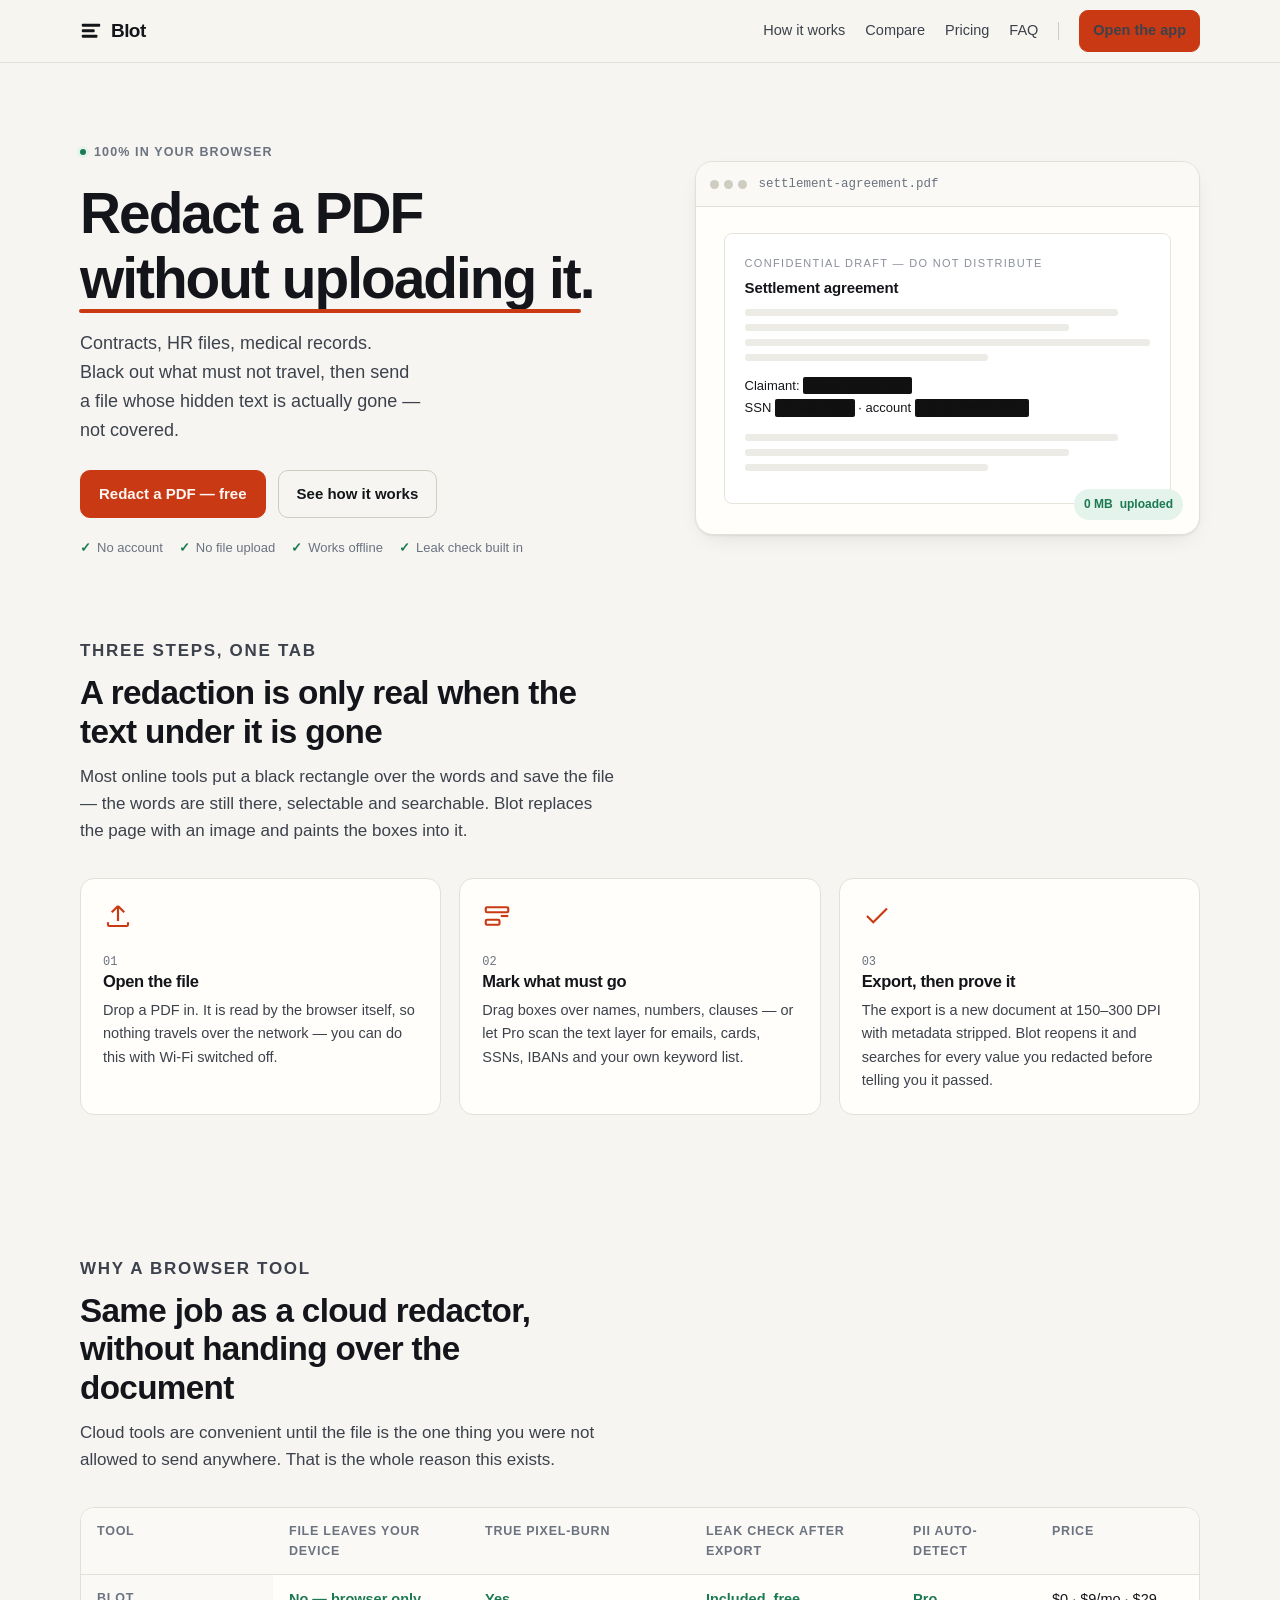
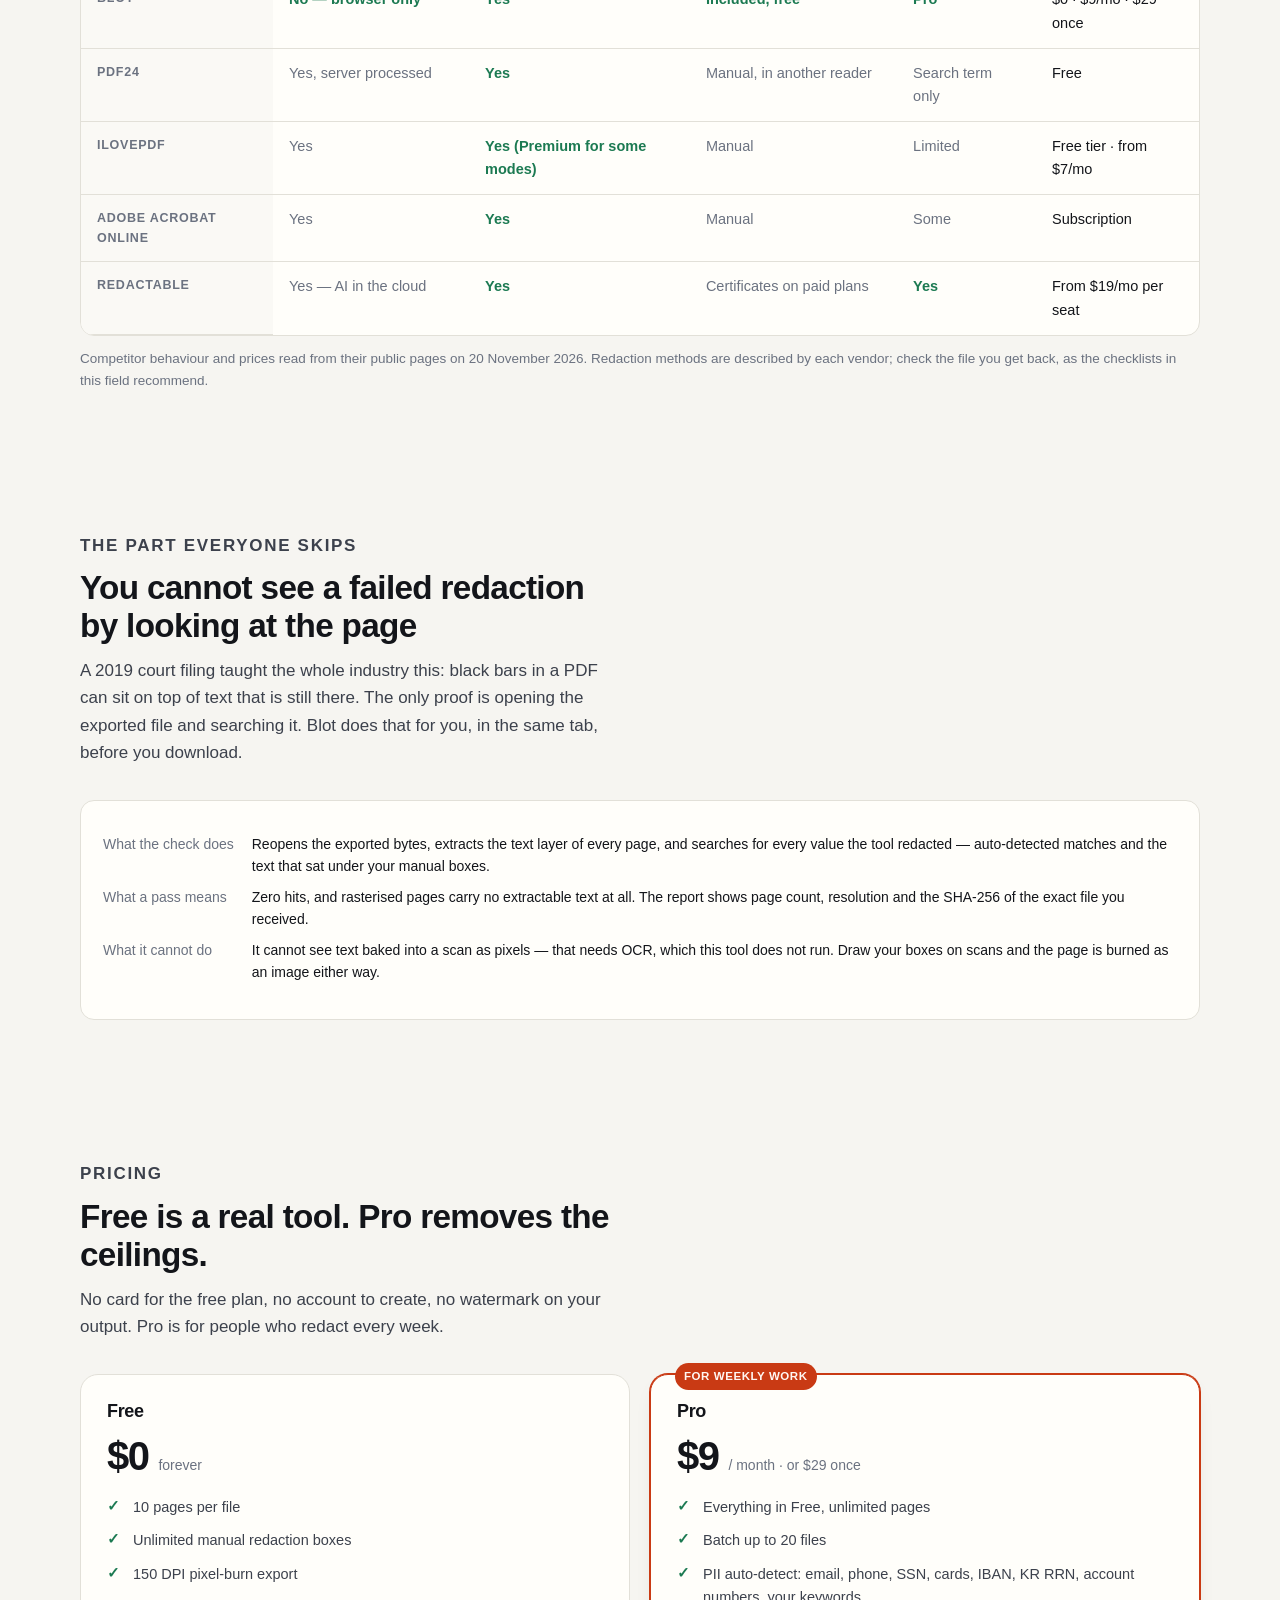
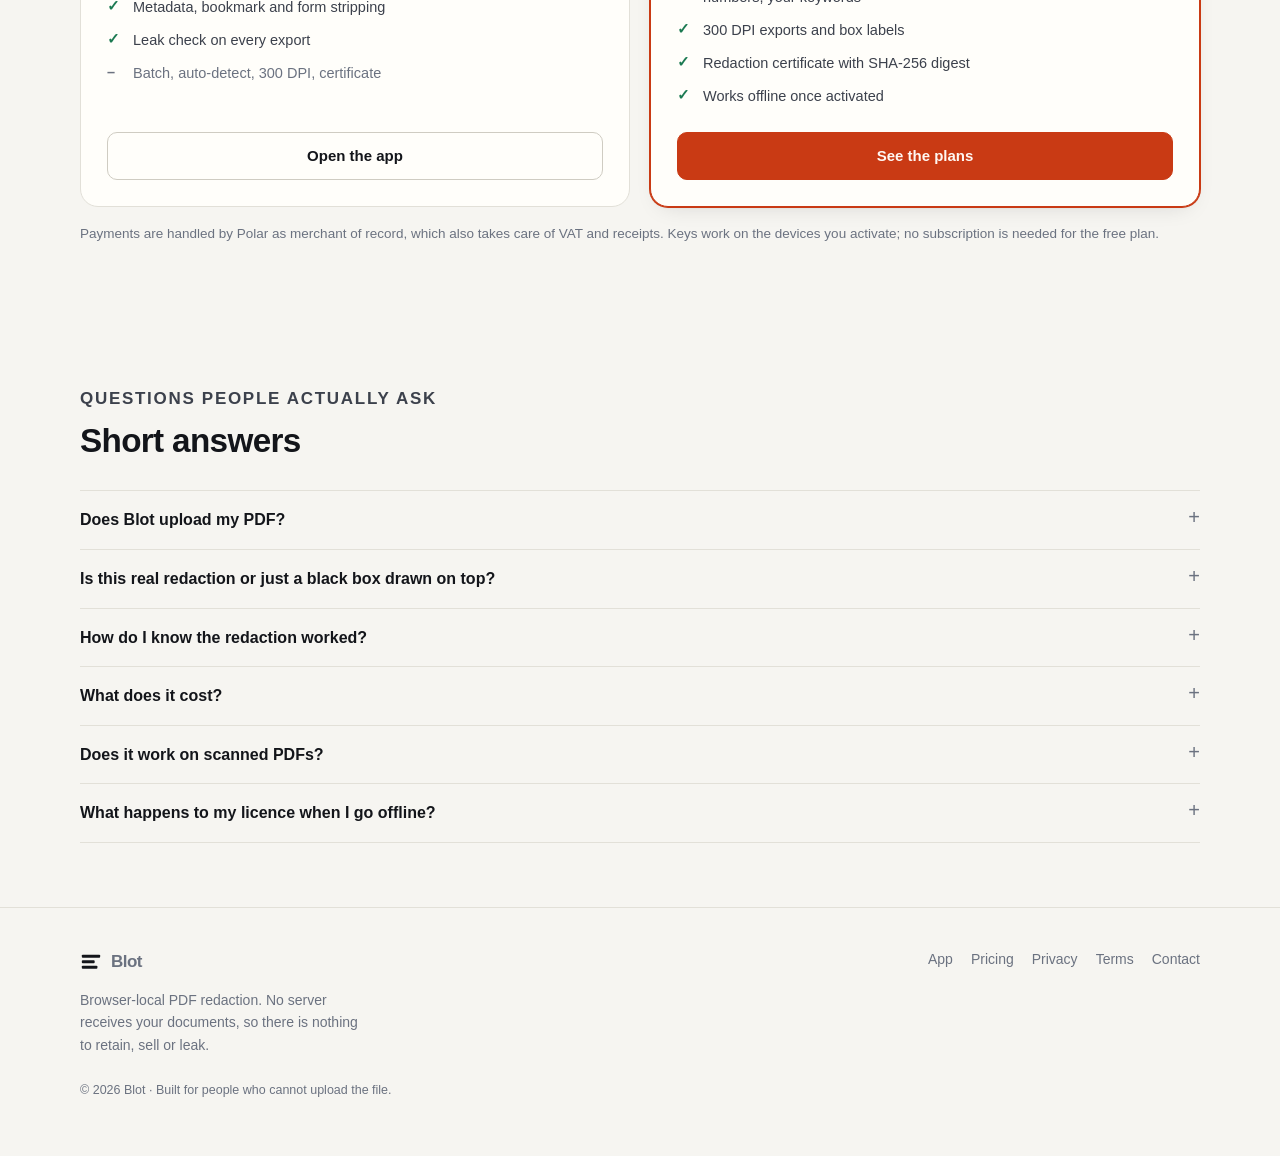
==== index.html @ 1a5b4aa1 "Blot 1.0.0 — browser-local PDF redaction, Polar licence keys wired" ====
<!DOCTYPE html>
<html lang="en">
<head>
<meta charset="utf-8">
<meta name="viewport" content="width=device-width, initial-scale=1">
<title>Redact a PDF without uploading it — Blot</title>
<meta name="description" content="Browser-local PDF redaction for contracts, HR files and medical records. Pages are pixel-burned at 150–300 DPI, metadata is stripped, and a built-in leak check proves the text is gone. No account, no upload, free for small files.">
<link rel="canonical" href="https://neo970720.github.io/blot-pdf/">
<meta name="theme-color" content="#f6f5f1" media="(prefers-color-scheme: light)">
<meta name="theme-color" content="#0d0e11" media="(prefers-color-scheme: dark)">
<meta property="og:type" content="website">
<meta property="og:site_name" content="Blot">
<meta property="og:title" content="Redact a PDF without uploading it — Blot">
<meta property="og:description" content="Files stay in your browser. Redactions are burned into the page, metadata is stripped, and the export is checked for leftovers before you send it.">
<meta property="og:url" content="https://neo970720.github.io/blot-pdf/">
<meta property="og:image" content="https://neo970720.github.io/blot-pdf/assets/og.png">
<meta property="og:image:width" content="1200">
<meta property="og:image:height" content="630">
<meta name="twitter:card" content="summary_large_image">
<meta name="twitter:title" content="Redact a PDF without uploading it — Blot">
<meta name="twitter:description" content="Browser-local PDF redaction with a built-in leak check.">
<meta name="twitter:image" content="https://neo970720.github.io/blot-pdf/assets/og.png">
<link rel="icon" href="assets/favicon.svg" type="image/svg+xml">
<link rel="manifest" href="manifest.webmanifest">
<link rel="stylesheet" href="assets/style.css">
<script type="application/ld+json">
{
  "@context": "https://schema.org",
  "@type": "SoftwareApplication",
  "name": "Blot",
  "applicationCategory": "BusinessApplication",
  "applicationSubCategory": "PDF redaction",
  "operatingSystem": "Any modern browser (Chrome, Edge, Safari, Firefox) — desktop and mobile",
  "url": "https://neo970720.github.io/blot-pdf/",
  "description": "Browser-local PDF redaction. Redacted pages are rasterised so the underlying text is destroyed, document metadata is removed, and the exported file can be checked for leftovers inside the app.",
  "image": "https://neo970720.github.io/blot-pdf/assets/og.png",
  "featureList": [
    "Redaction that rasterises the page instead of drawing a black rectangle over it",
    "No upload: files are parsed and rewritten in the browser",
    "PII auto-detect for emails, phone numbers, SSNs, card numbers, IBANs and Korean resident numbers",
    "Metadata, bookmark, form and attachment stripping",
    "Built-in leak check that reopens the export and searches for redacted values",
    "Redaction certificate with SHA-256 digest"
  ],
  "offers": [
    { "@type": "Offer", "name": "Free", "price": "0", "priceCurrency": "USD", "description": "10 pages per file, 150 DPI, manual redaction boxes, leak check." },
    { "@type": "Offer", "name": "Pro monthly", "price": "9", "priceCurrency": "USD", "description": "Unlimited pages, batch, PII auto-detect, 300 DPI, certificate." },
    { "@type": "Offer", "name": "Pro lifetime", "price": "29", "priceCurrency": "USD", "description": "Same as Pro monthly, one payment." }
  ]
}
</script>
<script type="application/ld+json">
{
  "@context": "https://schema.org",
  "@type": "FAQPage",
  "mainEntity": [
    {
      "@type": "Question",
      "name": "Does Blot upload my PDF?",
      "acceptedAnswer": { "@type": "Answer", "text": "No. Blot is a static site: the PDF is read, redacted and written again inside your browser tab. There is no endpoint that accepts files, and the app keeps working after you switch off your connection." }
    },
    {
      "@type": "Question",
      "name": "Is this real redaction or just a black box drawn on top?",
      "acceptedAnswer": { "@type": "Answer", "text": "Real redaction. Any page with a redaction is converted to an image at 150–300 DPI and the boxes are painted into that image, so the text underneath no longer exists in the file. Pages without redactions are copied as vectors with annotations removed, and the export is written as a new document, so bookmarks, form fields and attachments from the original are not carried over." }
    },
    {
      "@type": "Question",
      "name": "How do I know the redaction worked?",
      "acceptedAnswer": { "@type": "Answer", "text": "The app reopens the file it just produced and searches the text layer for every value it redacted. The result appears in the report panel with the page count, resolution and SHA-256 of the output. You can run the same check in any PDF reader by searching for the redacted word." }
    },
    {
      "@type": "Question",
      "name": "What does it cost?",
      "acceptedAnswer": { "@type": "Answer", "text": "Free covers files up to 10 pages with manual redactions at 150 DPI, including the leak check, with no account. Pro is $9 per month or $29 once and adds unlimited pages, batch processing, PII auto-detect, 300 DPI, box labels and a redaction certificate." }
    },
    {
      "@type": "Question",
      "name": "Does it work on scanned PDFs?",
      "acceptedAnswer": { "@type": "Answer", "text": "Yes for redacting them: you can draw boxes over a scanned page and the page is rasterised, so the pixels are gone. Automatic detection needs a text layer, so on a pure scan you draw the boxes yourself (or run OCR elsewhere first)." }
    },
    {
      "@type": "Question",
      "name": "What happens to my licence when I go offline?",
      "acceptedAnswer": { "@type": "Answer", "text": "A licence key is checked once against Polar and then cached in this browser, so Pro keeps working offline and on a plane. It is re-checked in the background at most once a week when you are online." }
    }
  ]
}
</script>
</head>
<body>

<header class="topbar">
  <div class="wrap topbar-inner">
    <a class="brand" href="index.html" aria-label="Blot home">
      <svg class="mark" viewBox="0 0 24 24" aria-hidden="true"><rect x="2" y="4" width="20" height="3.4" rx="1"/><rect x="2" y="10" width="14" height="3.4" rx="1"/><rect x="2" y="16" width="17" height="3.4" rx="1"/></svg>
      <span>Blot</span>
    </a>
    <nav class="nav" aria-label="Main">
      <a href="#how">How it works</a>
      <a href="#compare" class="hide-sm">Compare</a>
      <a href="pricing.html">Pricing</a>
      <a href="#faq" class="hide-sm">FAQ</a>
      <span class="navline" aria-hidden="true"></span>
      <a class="btn btn-accent btn-sm" href="app/index.html">Open the app</a>
    </nav>
  </div>
</header>

<main>
  <section class="hero">
    <div class="wrap hero-grid">
      <div>
        <p class="eyebrow"><span class="dot" aria-hidden="true"></span>100% in your browser</p>
        <h1 class="hero-title">Redact a PDF <span class="strike">without uploading it</span>.</h1>
        <p class="hero-sub">Contracts, HR files, medical records. Black out what must not travel, then send a file whose hidden text is actually gone — not covered.</p>
        <div class="hero-cta">
          <a class="btn btn-accent" href="app/index.html">Redact a PDF — free</a>
          <a class="btn btn-ghost" href="#how">See how it works</a>
        </div>
        <div class="hero-note">
          <span><b class="tick">✓</b> No account</span>
          <span><b class="tick">✓</b> No file upload</span>
          <span><b class="tick">✓</b> Works offline</span>
          <span><b class="tick">✓</b> Leak check built in</span>
        </div>
      </div>

      <div class="demo-card" aria-hidden="true">
        <div class="demo-head">
          <span class="dots"><i></i><i></i><i></i></span>
          <span class="name">settlement-agreement.pdf</span>
        </div>
        <div class="demo-body">
          <div class="demo-paper">
            <div class="ph">Confidential draft — do not distribute</div>
            <h4>Settlement agreement</h4>
            <div class="ln w92"></div>
            <div class="ln w80"></div>
            <div class="ln"></div>
            <div class="ln w60"></div>
            <p style="margin-top:14px">Claimant: <span class="redactbar">Maya Ferrell-Ruiz</span></p>
            <p>SSN <span class="redactbar">427-88-1930</span> · account <span class="redactbar">GB29 NWBK 6016</span></p>
            <div class="ln w92" style="margin-top:14px"></div>
            <div class="ln w80"></div>
            <div class="ln w60"></div>
          </div>
          <span class="demo-badge"><b>0 MB</b> uploaded</span>
        </div>
      </div>
    </div>
  </section>

  <section id="how" style="padding-top:26px">
    <div class="wrap">
      <div class="section-head">
        <p class="kicker">Three steps, one tab</p>
        <h2>A redaction is only real when the text under it is gone</h2>
        <p>Most online tools put a black rectangle over the words and save the file — the words are still there, selectable and searchable. Blot replaces the page with an image and paints the boxes into it.</p>
      </div>
      <div class="grid3">
        <article class="card">
          <svg class="ico" viewBox="0 0 24 24" fill="none" stroke="currentColor" stroke-width="1.7" aria-hidden="true"><path d="M12 16V4m0 0L7 9m5-5 5 5"/><path d="M4 17v2a1 1 0 0 0 1 1h14a1 1 0 0 0 1-1v-2"/></svg>
          <p class="num">01</p>
          <h3>Open the file</h3>
          <p>Drop a PDF in. It is read by the browser itself, so nothing travels over the network — you can do this with Wi-Fi switched off.</p>
        </article>
        <article class="card">
          <svg class="ico" viewBox="0 0 24 24" fill="none" stroke="currentColor" stroke-width="1.7" aria-hidden="true"><rect x="3" y="5" width="18" height="4" rx="1"/><rect x="3" y="15" width="11" height="4" rx="1"/><path d="M15 12h6"/></svg>
          <p class="num">02</p>
          <h3>Mark what must go</h3>
          <p>Drag boxes over names, numbers, clauses — or let Pro scan the text layer for emails, cards, SSNs, IBANs and your own keyword list.</p>
        </article>
        <article class="card">
          <svg class="ico" viewBox="0 0 24 24" fill="none" stroke="currentColor" stroke-width="1.7" aria-hidden="true"><path d="M20 6 9 17l-5-5"/></svg>
          <p class="num">03</p>
          <h3>Export, then prove it</h3>
          <p>The export is a new document at 150–300 DPI with metadata stripped. Blot reopens it and searches for every value you redacted before telling you it passed.</p>
        </article>
      </div>
    </div>
  </section>

  <section id="compare">
    <div class="wrap">
      <div class="section-head">
        <p class="kicker">Why a browser tool</p>
        <h2>Same job as a cloud redactor, without handing over the document</h2>
        <p>Cloud tools are convenient until the file is the one thing you were not allowed to send anywhere. That is the whole reason this exists.</p>
      </div>
      <div class="compare table-scroll">
        <table>
          <caption class="sr-only">Comparison of Blot with common online PDF redaction tools</caption>
          <thead>
            <tr>
              <th scope="col">Tool</th>
              <th scope="col">File leaves your device</th>
              <th scope="col">True pixel-burn</th>
              <th scope="col">Leak check after export</th>
              <th scope="col">PII auto-detect</th>
              <th scope="col">Price</th>
            </tr>
          </thead>
          <tbody>
            <tr>
              <th scope="row">Blot</th>
              <td class="yes">No — browser only</td>
              <td class="yes">Yes</td>
              <td class="yes">Included, free</td>
              <td class="yes">Pro</td>
              <td>$0 · $9/mo · $29 once</td>
            </tr>
            <tr>
              <th scope="row">PDF24</th>
              <td class="no">Yes, server processed</td>
              <td class="yes">Yes</td>
              <td class="no">Manual, in another reader</td>
              <td class="no">Search term only</td>
              <td>Free</td>
            </tr>
            <tr>
              <th scope="row">iLovePDF</th>
              <td class="no">Yes</td>
              <td class="yes">Yes (Premium for some modes)</td>
              <td class="no">Manual</td>
              <td class="no">Limited</td>
              <td>Free tier · from $7/mo</td>
            </tr>
            <tr>
              <th scope="row">Adobe Acrobat online</th>
              <td class="no">Yes</td>
              <td class="yes">Yes</td>
              <td class="no">Manual</td>
              <td class="no">Some</td>
              <td>Subscription</td>
            </tr>
            <tr>
              <th scope="row">Redactable</th>
              <td class="no">Yes — AI in the cloud</td>
              <td class="yes">Yes</td>
              <td class="no">Certificates on paid plans</td>
              <td class="yes">Yes</td>
              <td>From $19/mo per seat</td>
            </tr>
          </tbody>
        </table>
      </div>
      <p class="small muted" style="margin-top:12px">Competitor behaviour and prices read from their public pages on 20 November 2026. Redaction methods are described by each vendor; check the file you get back, as the checklists in this field recommend.</p>
    </div>
  </section>

  <section id="verify">
    <div class="wrap">
      <div class="section-head">
        <p class="kicker">The part everyone skips</p>
        <h2>You cannot see a failed redaction by looking at the page</h2>
        <p>A 2019 court filing taught the whole industry this: black bars in a PDF can sit on top of text that is still there. The only proof is opening the exported file and searching it. Blot does that for you, in the same tab, before you download.</p>
      </div>
      <div class="compare" style="padding:22px">
        <dl class="kv" style="font-size:14px;gap:8px 18px">
          <dt>What the check does</dt><dd>Reopens the exported bytes, extracts the text layer of every page, and searches for every value the tool redacted — auto-detected matches and the text that sat under your manual boxes.</dd>
          <dt>What a pass means</dt><dd>Zero hits, and rasterised pages carry no extractable text at all. The report shows page count, resolution and the SHA-256 of the exact file you received.</dd>
          <dt>What it cannot do</dt><dd>It cannot see text baked into a scan as pixels — that needs OCR, which this tool does not run. Draw your boxes on scans and the page is burned as an image either way.</dd>
        </dl>
      </div>
    </div>
  </section>

  <section id="pricing">
    <div class="wrap">
      <div class="section-head">
        <p class="kicker">Pricing</p>
        <h2>Free is a real tool. Pro removes the ceilings.</h2>
        <p>No card for the free plan, no account to create, no watermark on your output. Pro is for people who redact every week.</p>
      </div>
      <div class="price-grid">
        <div class="plan">
          <h3>Free</h3>
          <p class="price">$0 <small>forever</small></p>
          <ul>
            <li><b class="tick">✓</b> 10 pages per file</li>
            <li><b class="tick">✓</b> Unlimited manual redaction boxes</li>
            <li><b class="tick">✓</b> 150 DPI pixel-burn export</li>
            <li><b class="tick">✓</b> Metadata, bookmark and form stripping</li>
            <li><b class="tick">✓</b> Leak check on every export</li>
            <li class="off"><b class="tick">–</b> Batch, auto-detect, 300 DPI, certificate</li>
          </ul>
          <div class="spacer"></div>
          <a class="btn btn-ghost btn-block" href="app/index.html">Open the app</a>
        </div>
        <div class="plan featured">
          <span class="tag">For weekly work</span>
          <h3>Pro</h3>
          <p class="price">$9 <small>/ month · or $29 once</small></p>
          <ul>
            <li><b class="tick">✓</b> Everything in Free, unlimited pages</li>
            <li><b class="tick">✓</b> Batch up to 20 files</li>
            <li><b class="tick">✓</b> PII auto-detect: email, phone, SSN, cards, IBAN, KR RRN, account numbers, your keywords</li>
            <li><b class="tick">✓</b> 300 DPI exports and box labels</li>
            <li><b class="tick">✓</b> Redaction certificate with SHA-256 digest</li>
            <li><b class="tick">✓</b> Works offline once activated</li>
          </ul>
          <div class="spacer"></div>
          <a class="btn btn-accent btn-block" href="pricing.html">See the plans</a>
        </div>
      </div>
      <p class="small muted" style="margin-top:16px">Payments are handled by Polar as merchant of record, which also takes care of VAT and receipts. Keys work on the devices you activate; no subscription is needed for the free plan.</p>
    </div>
  </section>

  <section id="faq">
    <div class="wrap">
      <div class="section-head">
        <p class="kicker">Questions people actually ask</p>
        <h2>Short answers</h2>
      </div>
      <div class="faq">
        <details>
          <summary>Does Blot upload my PDF?</summary>
          <p>No. Blot is a static site. The PDF is read, redacted and written again inside your browser tab. There is no endpoint that accepts files, and the app keeps working after you switch off your connection.</p>
        </details>
        <details>
          <summary>Is this real redaction or just a black box drawn on top?</summary>
          <p>Real redaction. Any page with a redaction is converted to an image at 150–300 DPI and the boxes are painted into that image, so the text underneath no longer exists in the file. Pages without redactions are copied as vectors with annotations removed, and the export is written as a new document, so bookmarks, form fields and attachments from the original are not carried over.</p>
        </details>
        <details>
          <summary>How do I know the redaction worked?</summary>
          <p>The app reopens the file it just produced and searches the text layer for every value it redacted. The result appears in the report panel with the page count, resolution and SHA-256 of the output. You can run the same check in any PDF reader by searching for the redacted word.</p>
        </details>
        <details>
          <summary>What does it cost?</summary>
          <p>Free covers files up to 10 pages with manual redactions at 150 DPI, including the leak check, with no account. Pro is $9 per month or $29 once and adds unlimited pages, batch processing, PII auto-detect, 300 DPI, box labels and a redaction certificate.</p>
        </details>
        <details>
          <summary>Does it work on scanned PDFs?</summary>
          <p>Yes for redacting them: you draw boxes over the scan and the page is rasterised, so those pixels are gone. Automatic detection needs a text layer, so on a pure scan you mark the boxes yourself (or run OCR elsewhere first).</p>
        </details>
        <details>
          <summary>What happens to my licence when I go offline?</summary>
          <p>A licence key is checked once against Polar and then cached in this browser, so Pro keeps working offline. It is re-checked in the background at most once a week when you are online.</p>
        </details>
      </div>
    </div>
  </section>
</main>

<footer>
  <div class="wrap foot-grid">
    <div>
      <a class="brand" href="index.html" style="font-size:17px">
        <svg class="mark" viewBox="0 0 24 24" aria-hidden="true"><rect x="2" y="4" width="20" height="3.4" rx="1"/><rect x="2" y="10" width="14" height="3.4" rx="1"/><rect x="2" y="16" width="17" height="3.4" rx="1"/></svg>
        <span>Blot</span>
      </a>
      <p style="margin-top:10px;max-width:36ch">Browser-local PDF redaction. No server receives your documents, so there is nothing to retain, sell or leak.</p>
    </div>
    <div class="foot-links">
      <a href="app/index.html">App</a>
      <a href="pricing.html">Pricing</a>
      <a href="privacy.html">Privacy</a>
      <a href="terms.html">Terms</a>
      <a href="mailto:neo970720@gmail.com">Contact</a>
    </div>
  </div>
  <div class="wrap" style="margin-top:24px;font-size:12.5px">
    © <span id="year">2026</span> Blot · Built for people who cannot upload the file.
  </div>
</footer>

<script>document.getElementById("year").textContent = new Date().getFullYear();</script>
</body>
</html>
---- assets/style.css ----
/* Blot — browser-local PDF redaction. Hand-written CSS, no build step. */
:root {
  color-scheme: light;
  --paper: #f6f5f1;
  --paper-2: #fffefa;
  --ink: #13151a;
  --ink-2: #3c414c;
  --ink-3: #6b7280;
  --line: #e2e0d8;
  --line-2: #cfccc2;
  --accent: #c93a14;
  --accent-ink: #fff7f3;
  --accent-soft: #fbe9e2;
  --ok: #1c7a52;
  --ok-soft: #e4f3ec;
  --warn: #8a5a00;
  --warn-soft: #fbf1dc;
  --bar: #101114;
  --shadow: 0 1px 2px rgba(20, 22, 28, .06), 0 8px 24px -12px rgba(20, 22, 28, .18);
  --radius: 14px;
  --mono: ui-monospace, SFMono-Regular, Menlo, Consolas, monospace;
  --sans: -apple-system, BlinkMacSystemFont, "Segoe UI", Roboto, "Helvetica Neue", Arial, "Liberation Sans", sans-serif;
}
@media (prefers-color-scheme: dark) {
  :root {
    color-scheme: dark;
    --paper: #0d0e11;
    --paper-2: #14161b;
    --ink: #ecebe6;
    --ink-2: #b9bcc4;
    --ink-3: #8b909a;
    --line: #262930;
    --line-2: #363a43;
    --accent: #ff6a3d;
    --accent-ink: #1a0d07;
    --accent-soft: #2a1712;
    --ok: #6ee7b0;
    --ok-soft: #10231b;
    --warn: #f2c46b;
    --warn-soft: #241d10;
    --bar: #e9e8e2;
    --shadow: 0 1px 2px rgba(0, 0, 0, .5), 0 12px 32px -16px rgba(0, 0, 0, .8);
  }
}
html[data-theme="light"] { color-scheme: light; --paper:#f6f5f1; --paper-2:#fffefa; --ink:#13151a; --ink-2:#3c414c; --ink-3:#6b7280; --line:#e2e0d8; --line-2:#cfccc2; --accent:#c93a14; --accent-ink:#fff7f3; --accent-soft:#fbe9e2; --ok:#1c7a52; --ok-soft:#e4f3ec; --bar:#101114; }
html[data-theme="dark"] { color-scheme: dark; --paper:#0d0e11; --paper-2:#14161b; --ink:#ecebe6; --ink-2:#b9bcc4; --ink-3:#8b909a; --line:#262930; --line-2:#363a43; --accent:#ff6a3d; --accent-ink:#1a0d07; --accent-soft:#2a1712; --ok:#6ee7b0; --ok-soft:#10231b; --bar:#e9e8e2; }

* { box-sizing: border-box; }
[hidden] { display: none !important; }
html, body { margin: 0; padding: 0; }
body {
  background: var(--paper);
  color: var(--ink);
  font-family: var(--sans);
  font-size: 16px;
  line-height: 1.6;
  -webkit-font-smoothing: antialiased;
  text-rendering: optimizeLegibility;
}
a { color: inherit; text-decoration: none; }
a.link { color: var(--accent); text-decoration: underline; text-underline-offset: 2px; }
img, svg { max-width: 100%; }
h1, h2, h3, h4 { margin: 0; line-height: 1.15; letter-spacing: -.02em; font-weight: 650; font-family: var(--sans); }
p { margin: 0; }
button, input, select, textarea { font: inherit; color: inherit; }
:focus-visible { outline: 2px solid var(--accent); outline-offset: 2px; border-radius: 6px; }
.wrap { width: min(1120px, 100% - 40px); margin-inline: auto; }
.muted { color: var(--ink-3); }
.small { font-size: 13.5px; }
.mono { font-family: var(--mono); }
.sr-only { position: absolute; width: 1px; height: 1px; padding: 0; margin: -1px; overflow: hidden; clip: rect(0 0 0 0); white-space: nowrap; border: 0; }

/* ---------- top bar ---------- */
.topbar {
  position: sticky; top: 0; z-index: 40;
  background: color-mix(in srgb, var(--paper) 88%, transparent);
  backdrop-filter: saturate(1.4) blur(10px);
  border-bottom: 1px solid var(--line);
}
.topbar-inner { display: flex; align-items: center; gap: 22px; height: 62px; }
.brand { display: inline-flex; align-items: center; gap: 9px; font-weight: 700; letter-spacing: -.03em; font-size: 19px; }
.brand .mark { width: 22px; height: 22px; display: block; }
.brand .mark rect { fill: var(--ink); }
.nav { display: flex; align-items: center; gap: 20px; margin-left: auto; }
.nav a { color: var(--ink-2); font-size: 14.5px; }
.nav a:hover { color: var(--ink); }
.nav .navline { width: 1px; height: 18px; background: var(--line-2); }
.iconbtn { background: none; border: 1px solid var(--line-2); color: var(--ink-2); border-radius: 999px; padding: 6px 10px; cursor: pointer; display: inline-flex; align-items: center; gap: 6px; font-size: 13px; }
.iconbtn:hover { border-color: var(--ink-3); color: var(--ink); }

/* ---------- buttons ---------- */
.btn {
  --bg: var(--ink); --fg: var(--paper-2); --bd: var(--ink);
  display: inline-flex; align-items: center; justify-content: center; gap: 8px;
  background: var(--bg); color: var(--fg); border: 1px solid var(--bd);
  padding: 11px 18px; border-radius: 10px; font-weight: 600; font-size: 15px;
  cursor: pointer; transition: transform .06s ease, background .15s ease, opacity .15s;
  text-align: center; white-space: nowrap;
}
.btn:hover { transform: translateY(-1px); }
.btn:active { transform: translateY(0); }
.btn[disabled] { opacity: .45; cursor: not-allowed; transform: none; }
.btn-accent { --bg: var(--accent); --fg: var(--accent-ink); --bd: var(--accent); }
.btn-ghost { --bg: transparent; --fg: var(--ink); --bd: var(--line-2); }
.btn-quiet { --bg: transparent; --fg: var(--ink-2); --bd: transparent; padding: 8px 10px; }
.btn-sm { padding: 8px 13px; font-size: 13.5px; border-radius: 9px; }
.btn-block { width: 100%; }

/* ---------- landing ---------- */
.hero { padding: 74px 0 40px; }
.hero-grid { display: grid; grid-template-columns: 1.05fr .95fr; gap: 56px; align-items: center; }
.eyebrow { display: inline-flex; align-items: center; gap: 8px; font-size: 12.5px; letter-spacing: .09em; text-transform: uppercase; color: var(--ink-3); font-weight: 600; }
.eyebrow .dot { width: 6px; height: 6px; border-radius: 50%; background: var(--ok); box-shadow: 0 0 0 3px var(--ok-soft); }
h1.hero-title { font-size: clamp(2.2rem, 4.6vw, 3.55rem); margin: 18px 0 0; letter-spacing: -.035em; font-weight: 680; }
h1.hero-title .strike { position: relative; white-space: nowrap; }
h1.hero-title .strike::after {
  content: ""; position: absolute; left: -.02em; right: -.02em; bottom: -.06em;
  height: .085em; background: var(--accent); border-radius: 2px;
}
.hero-sub { margin-top: 18px; font-size: 18px; color: var(--ink-2); max-width: 34ch; }
.hero-cta { display: flex; flex-wrap: wrap; gap: 12px; margin-top: 26px; }
.hero-note { display: flex; gap: 16px; margin-top: 20px; font-size: 13px; color: var(--ink-3); flex-wrap: wrap; }
.hero-note span { display: inline-flex; align-items: center; gap: 6px; }
.tick { color: var(--ok); font-weight: 700; }

/* demo card */
.demo-card {
  background: var(--paper-2); border: 1px solid var(--line); border-radius: 18px;
  box-shadow: var(--shadow); overflow: hidden;
}
.demo-head { display: flex; align-items: center; gap: 8px; padding: 12px 14px; border-bottom: 1px solid var(--line); background: color-mix(in srgb, var(--paper) 60%, var(--paper-2)); }
.demo-head .dots { display: flex; gap: 5px; }
.demo-head .dots i { width: 9px; height: 9px; border-radius: 50%; background: var(--line-2); display: block; }
.demo-head .name { font-size: 12.5px; color: var(--ink-3); margin-left: 4px; font-family: var(--mono); }
.demo-body { position: relative; padding: 26px 28px 30px; }
.demo-paper { background: #fff; color: #14161a; border: 1px solid #e6e4dc; border-radius: 8px; padding: 20px 20px 24px; font-size: 13px; line-height: 1.75; position: relative; }
.demo-paper .ph { font-size: 11px; letter-spacing: .12em; text-transform: uppercase; color: #8a8f99; }
.demo-paper h4 { font-size: 15px; margin: 6px 0 12px; letter-spacing: -.01em; }
.demo-paper .ln { height: 7px; background: #ecebe6; border-radius: 3px; margin: 8px 0; }
.demo-paper .ln.w80 { width: 80%; } .demo-paper .ln.w60 { width: 60%; } .demo-paper .ln.w92 { width: 92%; }
.redactbar {
  display: inline-block; background: #111; color: #111; border-radius: 2px; padding: 0 3px;
  line-height: 1.35; vertical-align: baseline; transition: background .3s ease, color .3s ease;
}
.demo-card:hover .redactbar, .demo-card.is-swept .redactbar { background: #111; }
.demo-card .demo-badge {
  position: absolute; right: 16px; bottom: 14px; display: inline-flex; align-items: center; gap: 7px;
  background: var(--ok-soft); color: var(--ok); font-size: 12px; font-weight: 650; padding: 6px 10px; border-radius: 999px;
}
.demo-stamp { position: absolute; inset: 0; pointer-events: none; }
.demo-scan {
  position: absolute; left: 0; right: 0; height: 2px; background: linear-gradient(90deg, transparent, var(--accent), transparent);
  top: 12%; opacity: 0; animation: scan 3.4s ease-in-out infinite;
}
@keyframes scan { 0%,100% { opacity: 0; top: 12%; } 10% { opacity: .9; } 50% { top: 82%; opacity: .9; } 60% { opacity: 0; } }

/* sections */
section { padding: 64px 0; }
.section-head { max-width: 60ch; }
.section-head h2 { font-size: clamp(1.6rem, 2.6vw, 2.15rem); margin-top: 10px; }
.section-head p { margin-top: 12px; color: var(--ink-2); font-size: 17px; }
.kicker { font-size: 12.5px; letter-spacing: .1em; text-transform: uppercase; color: var(--ink-3); font-weight: 650; }

.grid3 { display: grid; grid-template-columns: repeat(3, 1fr); gap: 18px; margin-top: 34px; }
.card { background: var(--paper-2); border: 1px solid var(--line); border-radius: var(--radius); padding: 22px; }
.card h3 { font-size: 16.5px; margin-bottom: 8px; }
.card p { color: var(--ink-2); font-size: 14.5px; }
.card .num { font-family: var(--mono); font-size: 12px; color: var(--ink-3); }
.card .ico { width: 30px; height: 30px; margin-bottom: 14px; color: var(--accent); }

.compare { margin-top: 34px; border: 1px solid var(--line); border-radius: var(--radius); overflow: hidden; background: var(--paper-2); }
table { width: 100%; border-collapse: collapse; font-size: 14.5px; }
th, td { text-align: left; padding: 13px 16px; border-bottom: 1px solid var(--line); vertical-align: top; }
th { font-size: 12.5px; letter-spacing: .06em; text-transform: uppercase; color: var(--ink-3); font-weight: 650; background: color-mix(in srgb, var(--paper) 55%, var(--paper-2)); }
tr:last-child td { border-bottom: 0; }
td.yes { color: var(--ok); font-weight: 600; }
td.no { color: var(--ink-3); }
.table-scroll { overflow-x: auto; }

/* pricing */
.price-grid { display: grid; grid-template-columns: repeat(2, 1fr); gap: 20px; margin-top: 34px; align-items: stretch; }
.plan { background: var(--paper-2); border: 1px solid var(--line); border-radius: 18px; padding: 26px; display: flex; flex-direction: column; }
.plan.featured { border-color: var(--accent); box-shadow: 0 0 0 1px var(--accent), var(--shadow); position: relative; }
.plan .tag { position: absolute; top: -12px; left: 24px; background: var(--accent); color: var(--accent-ink); font-size: 11.5px; font-weight: 700; letter-spacing: .05em; text-transform: uppercase; padding: 4px 9px; border-radius: 999px; }
.plan h3 { font-size: 18px; }
.plan .price { font-size: 40px; font-weight: 680; letter-spacing: -.035em; margin-top: 14px; line-height: 1; }
.plan .price small { font-size: 14px; font-weight: 500; color: var(--ink-3); letter-spacing: 0; }
.plan ul { list-style: none; padding: 0; margin: 20px 0 24px; display: grid; gap: 10px; font-size: 14.5px; color: var(--ink-2); }
.plan ul li { display: grid; grid-template-columns: 18px 1fr; gap: 8px; }
.plan ul li .tick { line-height: 1.5; }
.plan ul li.off { color: var(--ink-3); }
.plan ul li.off .tick { color: var(--ink-3); }
.plan .spacer { flex: 1; }

/* faq */
.faq { margin-top: 30px; border-top: 1px solid var(--line); }
details { border-bottom: 1px solid var(--line); padding: 16px 0; }
summary { cursor: pointer; font-weight: 600; font-size: 16px; list-style: none; display: flex; justify-content: space-between; gap: 16px; }
summary::-webkit-details-marker { display: none; }
summary::after { content: "+"; color: var(--ink-3); font-weight: 400; font-size: 20px; line-height: 1; }
details[open] summary::after { content: "–"; }
details p { margin-top: 10px; color: var(--ink-2); font-size: 15px; max-width: 72ch; }

/* footer */
footer { border-top: 1px solid var(--line); padding: 40px 0 56px; color: var(--ink-3); font-size: 14px; }
.foot-grid { display: flex; flex-wrap: wrap; gap: 24px; justify-content: space-between; align-items: flex-start; }
.foot-links { display: flex; gap: 18px; flex-wrap: wrap; }
.foot-links a:hover { color: var(--ink); }

/* ---------- app shell ---------- */
body.app { height: 100dvh; display: flex; flex-direction: column; overflow: hidden; background: var(--paper); }
.appbar { display: flex; align-items: center; gap: 12px; padding: 0 16px; height: 58px; border-bottom: 1px solid var(--line); background: var(--paper-2); flex: 0 0 auto; }
.appbar .brand { font-size: 17px; }
.appbar .filemeta { font-size: 13px; color: var(--ink-3); margin-left: 6px; overflow: hidden; text-overflow: ellipsis; white-space: nowrap; max-width: 34vw; }
.appbar .right { margin-left: auto; display: flex; align-items: center; gap: 8px; }
.tools-toggle { display: none; }
.pro-badge { font-size: 11.5px; font-weight: 700; letter-spacing: .06em; text-transform: uppercase; padding: 4px 8px; border-radius: 999px; background: var(--acne-soft, var(--accent-soft)); color: var(--accent); border: 1px solid color-mix(in srgb, var(--accent) 40%, transparent); display: none; }
.pro-badge.on { display: inline-block; }

.workspace { flex: 1; min-height: 0; display: grid; grid-template-columns: 290px 1fr; }
.side { border-right: 1px solid var(--line); background: var(--paper-2); overflow-y: auto; padding: 14px; display: flex; flex-direction: column; gap: 14px; }
.side h3 { font-size: 12px; letter-spacing: .08em; text-transform: uppercase; color: var(--ink-3); margin-bottom: 8px; }
.panel { border: 1px solid var(--line); border-radius: 12px; padding: 12px; background: var(--paper); }
.chiprow { display: flex; flex-wrap: wrap; gap: 6px; }
.chip { font-size: 12.5px; border: 1px solid var(--line-2); border-radius: 999px; padding: 4px 9px; color: var(--ink-2); background: var(--paper-2); cursor: pointer; }
.chip[aria-pressed="true"] { background: var(--ink); color: var(--paper-2); border-color: var(--ink); }
.chip:hover { border-color: var(--ink-3); }
.field { display: grid; gap: 5px; margin-top: 10px; }
.field label { font-size: 12.5px; color: var(--ink-3); }
.input, select.input, textarea.input {
  width: 100%; background: var(--paper-2); border: 1px solid var(--line-2); border-radius: 8px;
  padding: 8px 10px; font-size: 14px; min-width: 0;
}
textarea.input { resize: vertical; min-height: 58px; font-family: var(--mono); font-size: 12.5px; }
.row2 { display: grid; grid-template-columns: 1fr 1fr; gap: 8px; }
.list { display: grid; gap: 6px; max-height: 220px; overflow: auto; }
.list .item { display: flex; align-items: center; gap: 8px; font-size: 13px; padding: 6px 8px; border-radius: 8px; background: var(--paper-2); border: 1px solid var(--line); }
.list .item .txt { flex: 1; overflow: hidden; text-overflow: ellipsis; white-space: nowrap; font-family: var(--mono); font-size: 12px; }
.list .item button { background: none; border: 0; color: var(--ink-3); cursor: pointer; font-size: 15px; line-height: 1; padding: 2px 4px; border-radius: 5px; }
.list .item button:hover { color: var(--accent); background: var(--accent-soft); }
.empty-note { font-size: 12.5px; color: var(--ink-3); }

.canvasarea { position: relative; overflow: auto; background:
  radial-gradient(circle at 1px 1px, color-mix(in srgb, var(--ink) 8%, transparent) 1px, transparent 0) 0 0 / 16px 16px,
  color-mix(in srgb, var(--paper) 92%, var(--ink)); display: flex; flex-direction: column; align-items: center; padding: 22px 22px 40px; }
.pagecard { position: relative; background: #fff; box-shadow: 0 2px 4px rgba(0,0,0,.12), 0 18px 40px -22px rgba(0,0,0,.45); border-radius: 2px; }
.pagecard canvas { display: block; border-radius: 2px; }
.overlay { position: absolute; inset: 0; cursor: crosshair; touch-action: none; }
.redact-box { position: absolute; background: var(--bar); border-radius: 1px; box-shadow: 0 0 0 1px color-mix(in srgb, var(--accent) 70%, transparent); cursor: move; }
.redact-box.draft { background: color-mix(in srgb, var(--bar) 55%, transparent); box-shadow: 0 0 0 1px var(--accent); }
.redact-box .rm { position: absolute; top: -9px; right: -9px; width: 18px; height: 18px; border-radius: 50%; background: var(--accent); color: var(--accent-ink); border: 0; font-size: 12px; line-height: 1; display: none; cursor: pointer; }
.redact-box.selected { box-shadow: 0 0 0 2px var(--accent); }
.redact-box.selected .rm, .redact-box:hover .rm { display: block; }

.pagebar { display: flex; align-items: center; gap: 10px; margin-top: 16px; background: var(--paper-2); border: 1px solid var(--line); border-radius: 999px; padding: 5px 8px; box-shadow: var(--shadow); position: sticky; bottom: 8px; }
.pagebar button { background: none; border: 0; color: var(--ink-2); cursor: pointer; font-size: 14px; padding: 5px 9px; border-radius: 999px; }
.pagebar button:hover { background: var(--paper); color: var(--ink); }
.pagebar .pg { font-size: 13px; font-variant-numeric: tabular-nums; color: var(--ink-2); min-width: 74px; text-align: center; }
.pagebar .divider { width: 1px; height: 16px; background: var(--line-2); }

.dropzone {
  position: absolute; inset: 0; display: grid; place-items: center; padding: 24px; background: color-mix(in srgb, var(--paper) 92%, transparent);
  backdrop-filter: blur(2px); z-index: 5;
}
.dropzone.dragover { background: var(--accent-soft); }
.dropinner { text-align: center; max-width: 460px; border: 1.5px dashed var(--line-2); border-radius: 18px; padding: 40px 28px; background: var(--paper-2); }
.dropinner h2 { font-size: 20px; margin-bottom: 8px; }
.dropinner p { color: var(--ink-2); font-size: 14.5px; }
.dropinner .btn { margin-top: 18px; }
.dropinner .tiny { margin-top: 14px; font-size: 12.5px; color: var(--ink-3); }

.toast { position: fixed; left: 50%; bottom: 26px; transform: translate(-50%, 20px); background: var(--ink); color: var(--paper-2); padding: 10px 16px; border-radius: 10px; font-size: 14px; opacity: 0; pointer-events: none; transition: all .2s ease; z-index: 90; box-shadow: var(--shadow); max-width: min(560px, 90vw); }
.toast.show { opacity: 1; transform: translate(-50%, 0); }
.toast.bad { background: #8f1d0c; color: #fff; }
.toast.good { background: #14532d; color: #fff; }

/* modal */
.modal-backdrop { position: fixed; inset: 0; background: rgba(8,9,11,.55); display: none; align-items: center; justify-content: center; padding: 20px; z-index: 80; }
.modal-backdrop.show { display: flex; }
.modal { background: var(--paper-2); border: 1px solid var(--line); border-radius: 16px; width: min(520px, 100%); padding: 24px; box-shadow: var(--shadow); max-height: 90dvh; overflow: auto; }
.modal h2 { font-size: 20px; }
.modal p { color: var(--ink-2); font-size: 14.5px; margin-top: 8px; }
.modal .actions { display: flex; gap: 10px; justify-content: flex-end; margin-top: 20px; flex-wrap: wrap; }
.modal .actions .btn-quiet { margin-right: auto; }

/* verify report */
.report { border: 1px solid var(--line); border-radius: 12px; padding: 14px; background: var(--paper); font-size: 13.5px; }
.report .verdict { display: flex; align-items: center; gap: 8px; font-weight: 650; }
.report .verdict.ok { color: var(--ok); }
.report .verdict.bad { color: var(--accent); }
.report ul { margin: 10px 0 0; padding-left: 18px; color: var(--ink-2); }
.kv { display: grid; grid-template-columns: auto 1fr; gap: 4px 12px; margin-top: 10px; font-size: 12.5px; }
.kv dt { color: var(--ink-3); }
.kv dd { margin: 0; font-variant-numeric: tabular-nums; }

body.app .toast { bottom: 84px; }

/* legal pages */
.doc { padding: 52px 0 72px; }
.doc .prose { max-width: 74ch; }
.prose h1 { font-size: clamp(1.8rem, 3vw, 2.4rem); }
.prose h2 { font-size: 1.15rem; margin: 34px 0 8px; }
.prose p, .prose li { color: var(--ink-2); font-size: 15.5px; }
.prose p { margin-top: 10px; }
.prose ul { margin-top: 10px; padding-left: 20px; }
.prose li { margin-top: 6px; }
.prose .updated { margin-top: 10px; color: var(--ink-3); font-size: 13.5px; }

/* responsive */
@media (max-width: 900px) {
  .hero { padding: 44px 0 24px; }
  .hero-grid { grid-template-columns: 1fr; gap: 34px; }
  .hero-sub { max-width: none; }
  .grid3 { grid-template-columns: 1fr; }
  .price-grid { grid-template-columns: 1fr; }
  .nav a.hide-sm { display: none; }
  .nav .navline { display: none; }
  .workspace { grid-template-columns: 1fr; grid-template-rows: auto 1fr; }
  .side { display: none; border-right: 0; border-bottom: 1px solid var(--line); padding: 10px; gap: 10px; }
  body.tools-open .side {
    display: grid; grid-template-columns: 1fr; align-content: start;
    max-height: 52dvh; overflow-y: auto; overflow-x: hidden;
  }
  body.tools-open .side .panel { min-width: 0; width: auto; }
  body.tools-open .side .panel h3 { margin-bottom: 6px; }
  body.tools-open .side .chiprow { gap: 5px; }
  .tools-toggle { display: inline-flex; }
  .canvasarea { padding: 12px; }
  .appbar .filemeta { max-width: 40vw; }
  .appbar { padding: 0 10px; gap: 8px; height: 54px; }
  .appbar .brand span.word { display: none; }
}
@media (max-width: 560px) {
  .wrap { width: min(1120px, 100% - 28px); }
  h1.hero-title { font-size: 2rem; }
  .hero-cta .btn { flex: 1 1 auto; }
  .demo-body { padding: 16px; }
  .modal { padding: 18px; }
  th, td { padding: 10px 11px; font-size: 13.5px; }
}
@media (prefers-reduced-motion: reduce) {
  * { animation-duration: .001ms !important; transition-duration: .001ms !important; }
}
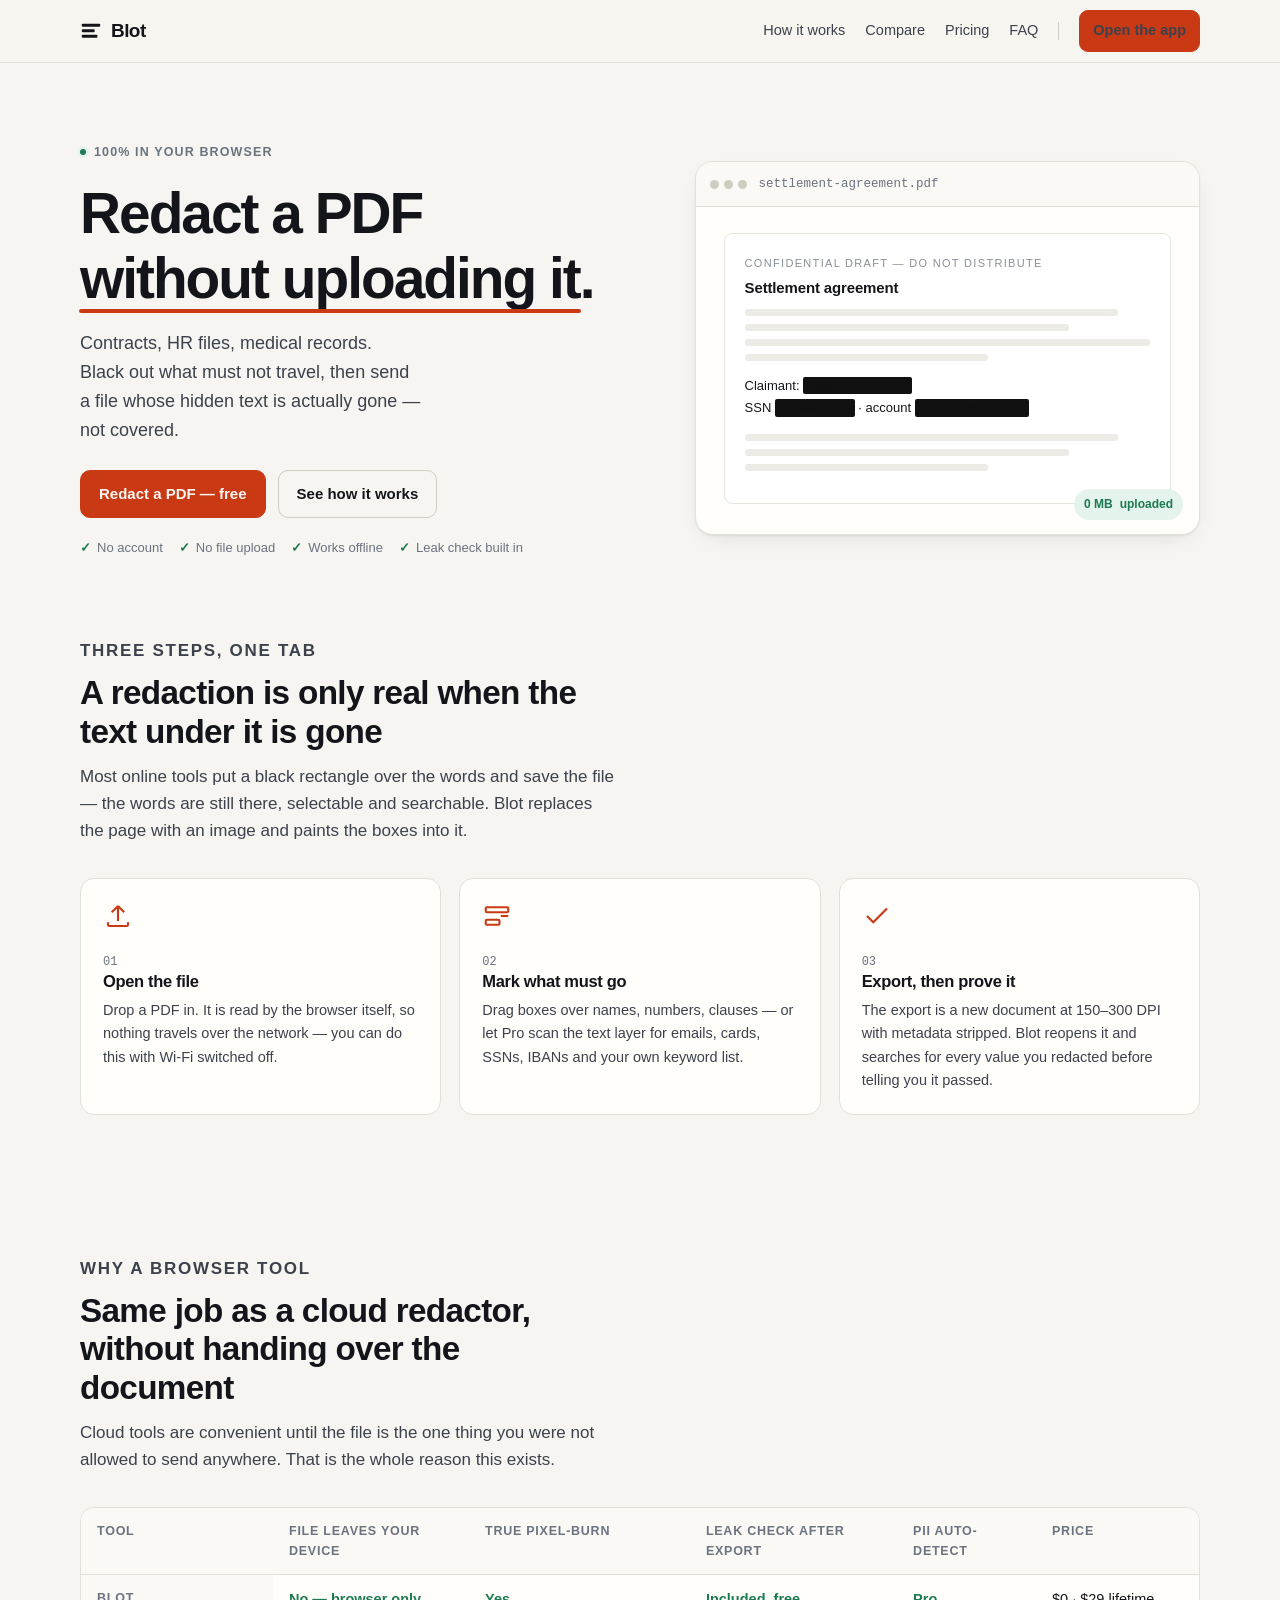
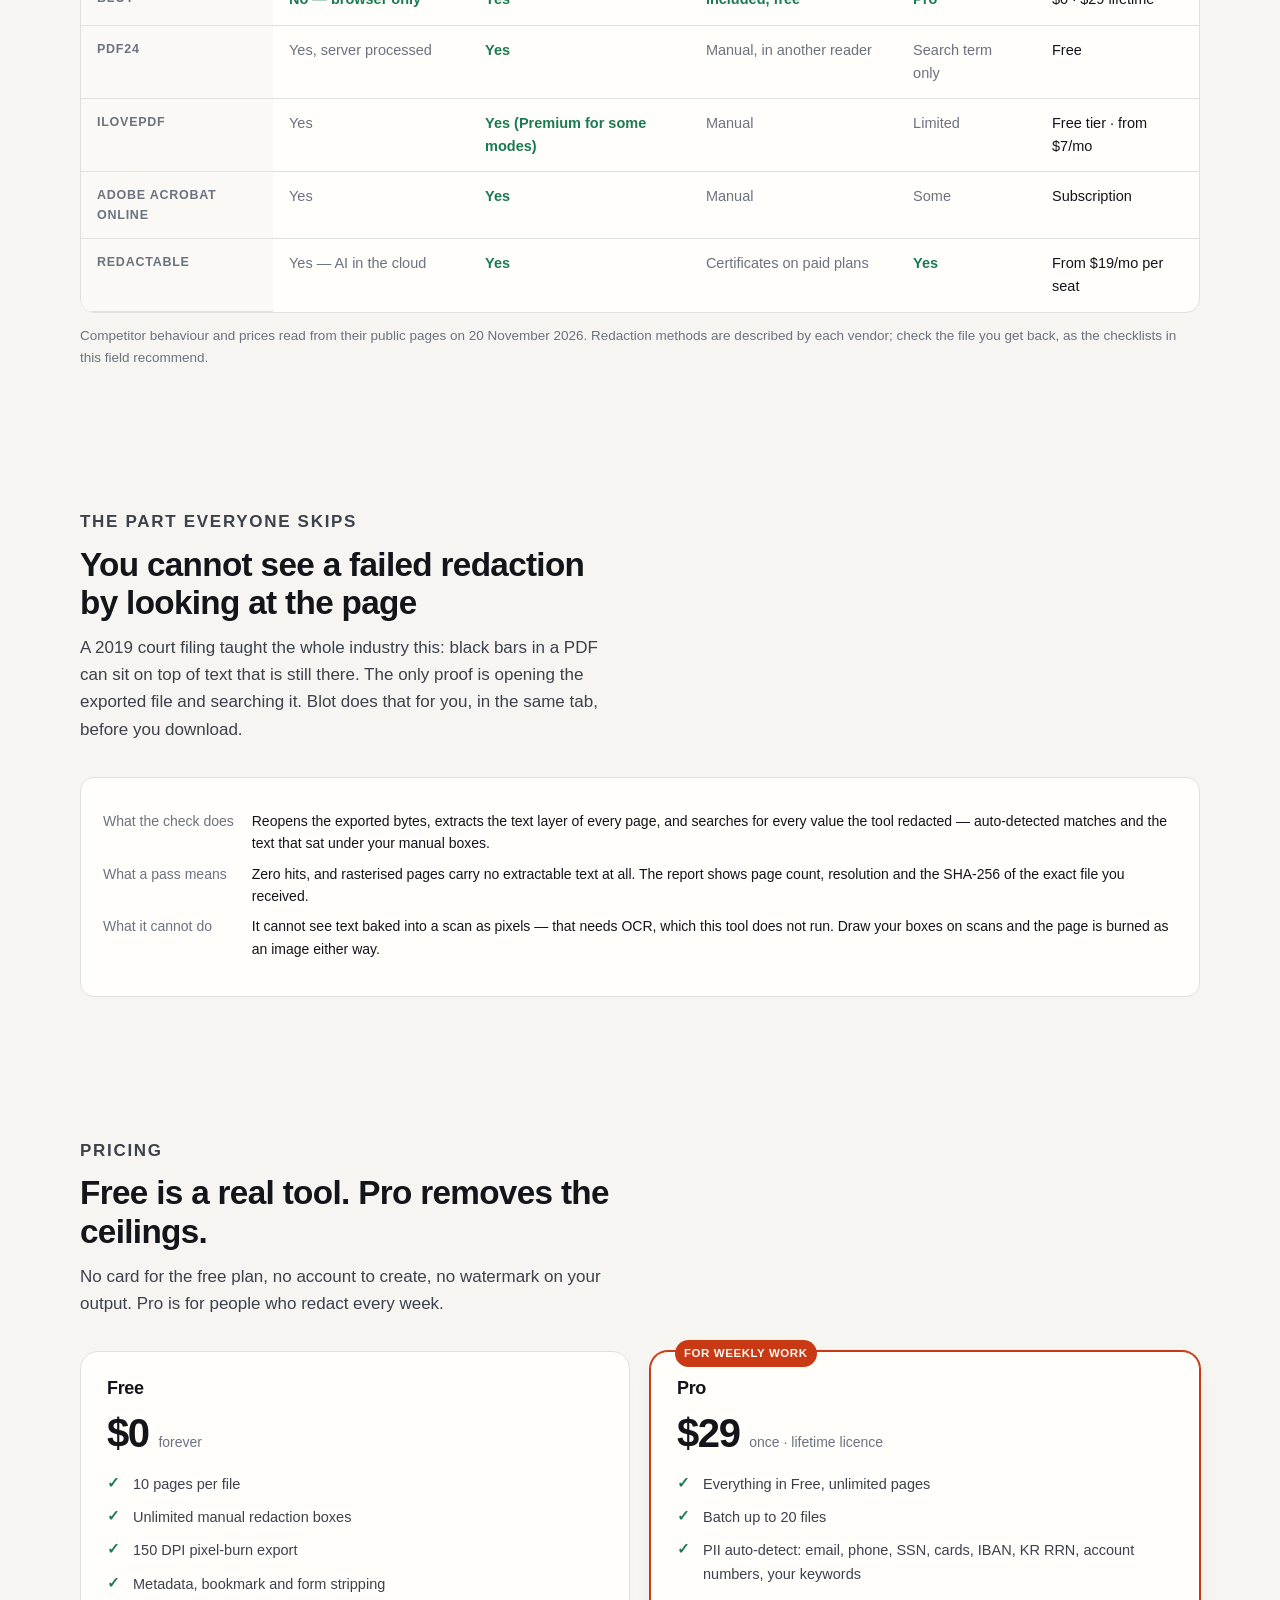
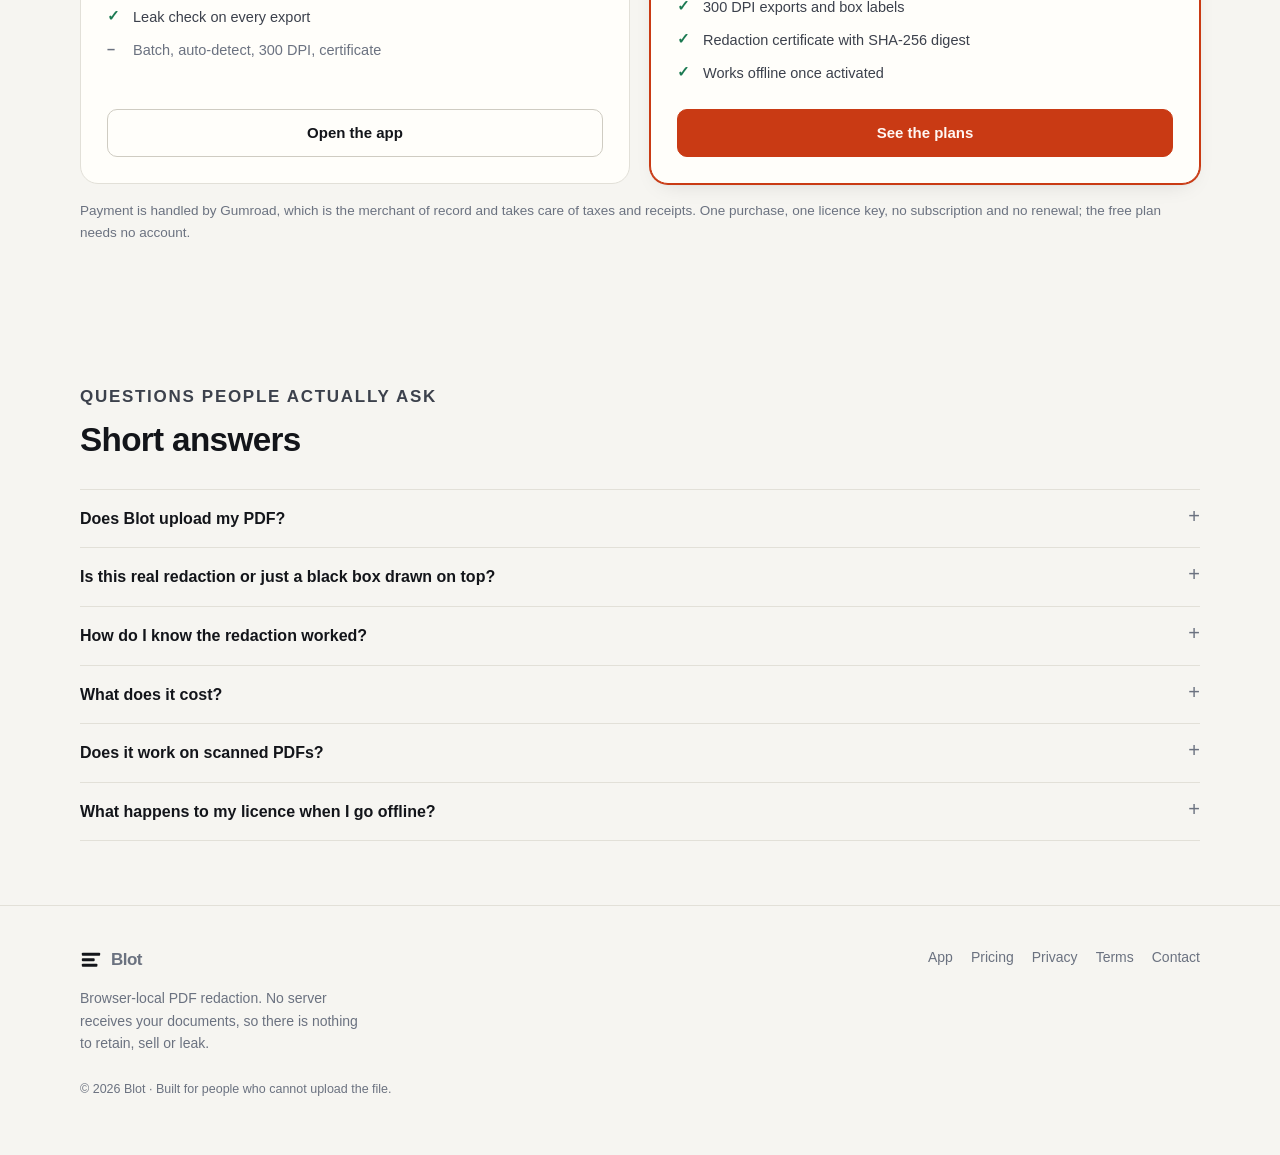
==== commit b5e1fcb1: "Move Pro to Gumroad licence keys: one $29 lifetime plan, Gumroad verify endpoint - config.js: gumroa" ====
--- a/index.html
+++ b/index.html
@@ -44,8 +44,7 @@
   ],
   "offers": [
     { "@type": "Offer", "name": "Free", "price": "0", "priceCurrency": "USD", "description": "10 pages per file, 150 DPI, manual redaction boxes, leak check." },
-    { "@type": "Offer", "name": "Pro monthly", "price": "9", "priceCurrency": "USD", "description": "Unlimited pages, batch, PII auto-detect, 300 DPI, certificate." },
-    { "@type": "Offer", "name": "Pro lifetime", "price": "29", "priceCurrency": "USD", "description": "Same as Pro monthly, one payment." }
+    { "@type": "Offer", "name": "Pro lifetime", "price": "29", "priceCurrency": "USD", "description": "Unlimited pages, batch, PII auto-detect, 300 DPI, certificate. One payment, no subscription." }
   ]
 }
 </script>
@@ -72,7 +71,7 @@
     {
       "@type": "Question",
       "name": "What does it cost?",
-      "acceptedAnswer": { "@type": "Answer", "text": "Free covers files up to 10 pages with manual redactions at 150 DPI, including the leak check, with no account. Pro is $9 per month or $29 once and adds unlimited pages, batch processing, PII auto-detect, 300 DPI, box labels and a redaction certificate." }
+      "acceptedAnswer": { "@type": "Answer", "text": "Free covers files up to 10 pages with manual redactions at 150 DPI, including the leak check, with no account. Pro is $29 once — a lifetime licence — and adds unlimited pages, batch processing, PII auto-detect, 300 DPI, box labels and a redaction certificate." }
     },
     {
       "@type": "Question",
@@ -82,7 +81,7 @@
     {
       "@type": "Question",
       "name": "What happens to my licence when I go offline?",
-      "acceptedAnswer": { "@type": "Answer", "text": "A licence key is checked once against Polar and then cached in this browser, so Pro keeps working offline and on a plane. It is re-checked in the background at most once a week when you are online." }
+      "acceptedAnswer": { "@type": "Answer", "text": "A licence key is checked once against Gumroad and then cached in this browser, so Pro keeps working offline and on a plane. It is re-checked in the background at most once a week when you are online." }
     }
   ]
 }
@@ -208,7 +207,7 @@
               <td class="yes">Yes</td>
               <td class="yes">Included, free</td>
               <td class="yes">Pro</td>
-              <td>$0 · $9/mo · $29 once</td>
+              <td>$0 · $29 lifetime</td>
             </tr>
             <tr>
               <th scope="row">PDF24</th>
@@ -291,7 +290,7 @@
         <div class="plan featured">
           <span class="tag">For weekly work</span>
           <h3>Pro</h3>
-          <p class="price">$9 <small>/ month · or $29 once</small></p>
+          <p class="price">$29 <small>once · lifetime licence</small></p>
           <ul>
             <li><b class="tick">✓</b> Everything in Free, unlimited pages</li>
             <li><b class="tick">✓</b> Batch up to 20 files</li>
@@ -304,7 +303,7 @@
           <a class="btn btn-accent btn-block" href="pricing.html">See the plans</a>
         </div>
       </div>
-      <p class="small muted" style="margin-top:16px">Payments are handled by Polar as merchant of record, which also takes care of VAT and receipts. Keys work on the devices you activate; no subscription is needed for the free plan.</p>
+      <p class="small muted" style="margin-top:16px">Payment is handled by Gumroad, which is the merchant of record and takes care of taxes and receipts. One purchase, one licence key, no subscription and no renewal; the free plan needs no account.</p>
     </div>
   </section>
 
@@ -329,7 +328,7 @@
         </details>
         <details>
           <summary>What does it cost?</summary>
-          <p>Free covers files up to 10 pages with manual redactions at 150 DPI, including the leak check, with no account. Pro is $9 per month or $29 once and adds unlimited pages, batch processing, PII auto-detect, 300 DPI, box labels and a redaction certificate.</p>
+          <p>Free covers files up to 10 pages with manual redactions at 150 DPI, including the leak check, with no account. Pro is $29 once — a lifetime licence, no subscription — and adds unlimited pages, batch processing, PII auto-detect, 300 DPI, box labels and a redaction certificate.</p>
         </details>
         <details>
           <summary>Does it work on scanned PDFs?</summary>
@@ -337,7 +336,7 @@
         </details>
         <details>
           <summary>What happens to my licence when I go offline?</summary>
-          <p>A licence key is checked once against Polar and then cached in this browser, so Pro keeps working offline. It is re-checked in the background at most once a week when you are online.</p>
+          <p>A licence key is checked once against Gumroad and then cached in this browser, so Pro keeps working offline. It is re-checked in the background at most once a week when you are online.</p>
         </details>
       </div>
     </div>
